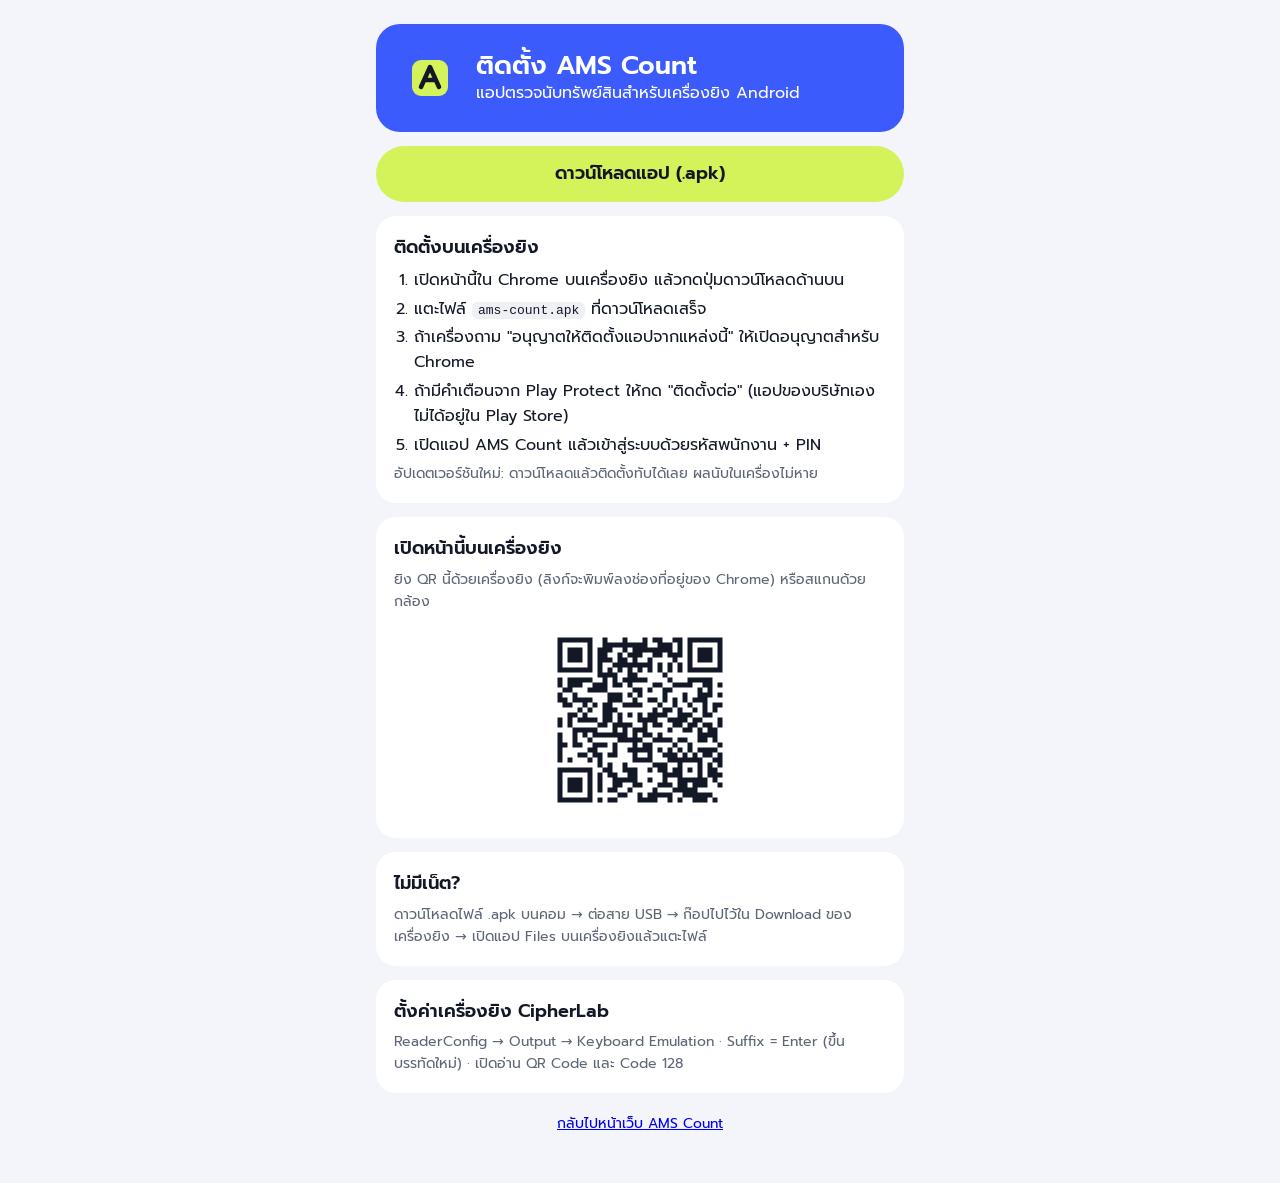
==== web/install.html @ 1c9e1b23 "AMS Count v1: web + Android app + Supabase schema + build workflow Co-Authored-By: Claude Opus 5.5 <" ====
<!doctype html>
<html lang="th">
<head>
<meta charset="utf-8">
<meta name="viewport" content="width=device-width,initial-scale=1">
<title>ติดตั้ง AMS Count</title>
<link rel="icon" href="icon.svg" type="image/svg+xml">
<script src="lib/qrcode.js"></script>
<style>
@font-face { font-family: 'Prompt'; font-weight: 400; src: url(fonts/prompt-thai-400-normal.woff2) format('woff2'); unicode-range: U+0E01-0E5B; }
@font-face { font-family: 'Prompt'; font-weight: 600; src: url(fonts/prompt-thai-600-normal.woff2) format('woff2'); unicode-range: U+0E01-0E5B; }
@font-face { font-family: 'Prompt'; font-weight: 400; src: url(fonts/prompt-latin-400-normal.woff2) format('woff2'); unicode-range: U+0000-00FF; }
@font-face { font-family: 'Prompt'; font-weight: 600; src: url(fonts/prompt-latin-600-normal.woff2) format('woff2'); unicode-range: U+0000-00FF; }
:root { --ink: #121826; --muted: #5d6676; --bg: #f4f5fa; --card: #fff; --blue: #3b5bfd; --lime: #d4f25a; color-scheme: light; }
* { box-sizing: border-box; }
body { margin: 0; background: var(--bg); color: var(--ink); font-family: 'Prompt', system-ui, sans-serif; line-height: 1.55; }
main { max-width: 560px; margin: 0 auto; padding: 24px 16px 48px; display: flex; flex-direction: column; gap: 14px; }
.hero { background: var(--blue); color: #fff; border-radius: 24px; padding: 22px; display: flex; gap: 14px; align-items: center; }
.hero img { width: 64px; height: 64px; }
h1 { margin: 0; font-size: 26px; line-height: 1.2; } h2 { margin: 0 0 6px; font-size: 18px; }
.card { background: var(--card); border-radius: 20px; padding: 18px; }
.btn { display: block; text-align: center; background: var(--lime); color: var(--ink); font-weight: 600; font-size: 18px; padding: 14px; border-radius: 999px; text-decoration: none; }
ol { margin: 0; padding-left: 20px; } li { margin: 4px 0; }
.sub { color: var(--muted); font-size: 14px; margin: 6px 0 0; }
canvas { width: 200px; height: 200px; display: block; margin: 8px auto 0; }
code { background: #eef0f6; padding: 1px 6px; border-radius: 6px; }
</style>
</head>
<body>
<main>
  <div class="hero"><img src="icon.svg" alt=""><div><h1>ติดตั้ง AMS Count</h1><span id="ver">แอปตรวจนับทรัพย์สินสำหรับเครื่องยิง Android</span></div></div>
  <a class="btn" id="dl" href="download/ams-count.apk" download>ดาวน์โหลดแอป (.apk)</a>
  <div class="card"><h2>ติดตั้งบนเครื่องยิง</h2><ol>
    <li>เปิดหน้านี้ใน Chrome บนเครื่องยิง แล้วกดปุ่มดาวน์โหลดด้านบน</li>
    <li>แตะไฟล์ <code>ams-count.apk</code> ที่ดาวน์โหลดเสร็จ</li>
    <li>ถ้าเครื่องถาม "อนุญาตให้ติดตั้งแอปจากแหล่งนี้" ให้เปิดอนุญาตสำหรับ Chrome</li>
    <li>ถ้ามีคำเตือนจาก Play Protect ให้กด "ติดตั้งต่อ" (แอปของบริษัทเอง ไม่ได้อยู่ใน Play Store)</li>
    <li>เปิดแอป AMS Count แล้วเข้าสู่ระบบด้วยรหัสพนักงาน + PIN</li></ol>
    <p class="sub">อัปเดตเวอร์ชันใหม่: ดาวน์โหลดแล้วติดตั้งทับได้เลย ผลนับในเครื่องไม่หาย</p></div>
  <div class="card"><h2>เปิดหน้านี้บนเครื่องยิง</h2><p class="sub">ยิง QR นี้ด้วยเครื่องยิง (ลิงก์จะพิมพ์ลงช่องที่อยู่ของ Chrome) หรือสแกนด้วยกล้อง</p><canvas id="qr" width="400" height="400" aria-label="QR ลิงก์หน้านี้"></canvas></div>
  <div class="card"><h2>ไม่มีเน็ต?</h2><p class="sub">ดาวน์โหลดไฟล์ .apk บนคอม → ต่อสาย USB → ก๊อปไปไว้ใน Download ของเครื่องยิง → เปิดแอป Files บนเครื่องยิงแล้วแตะไฟล์</p></div>
  <div class="card"><h2>ตั้งค่าเครื่องยิง CipherLab</h2><p class="sub">ReaderConfig → Output → Keyboard Emulation · Suffix = Enter (ขึ้นบรรทัดใหม่) · เปิดอ่าน QR Code และ Code 128</p></div>
  <p class="sub" style="text-align:center"><a href="./">กลับไปหน้าเว็บ AMS Count</a></p>
</main>
<script>
(() => {
  const cv = document.getElementById('qr'), q = qrcode(0, 'M'); q.addData(location.href.split('#')[0]); q.make();
  const n = q.getModuleCount(), c = cv.getContext('2d'), m = Math.floor(cv.width / (n + 4)), o = Math.floor((cv.width - n * m) / 2);
  c.fillStyle = '#fff'; c.fillRect(0, 0, cv.width, cv.height); c.fillStyle = '#121826';
  for (let r = 0; r < n; r++) for (let k = 0; k < n; k++) if (q.isDark(r, k)) c.fillRect(o + k * m, o + r * m, m, m);
  fetch('download/version.json', { cache: 'no-store' }).then(r => r.ok ? r.json() : null).then(v => { if (v) document.getElementById('ver').textContent = `เวอร์ชัน ${v.version} · ${v.date}`; }).catch(() => {});
})();
</script>
</body>
</html>
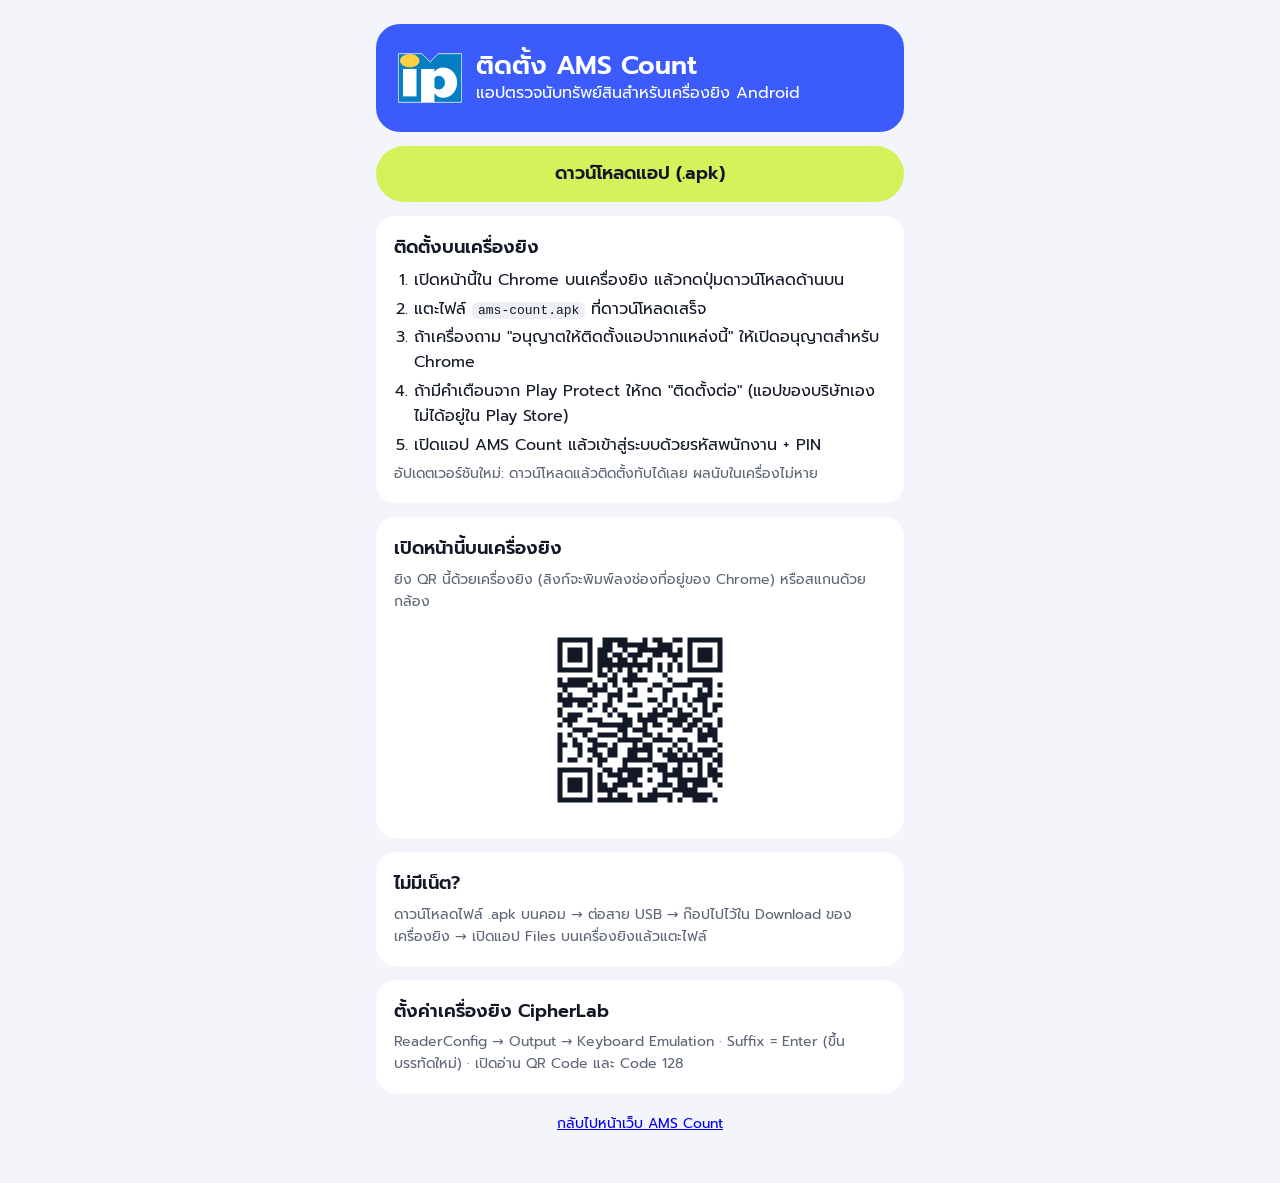
==== commit b2fcb143: "Company logo: sign-in screen, menu, favicon, install page, Android launcher icon Co-Authored-By: Cla" ====
--- a/web/install.html
+++ b/web/install.html
@@ -28,7 +28,7 @@
 </head>
 <body>
 <main>
-  <div class="hero"><img src="icon.svg" alt=""><div><h1>ติดตั้ง AMS Count</h1><span id="ver">แอปตรวจนับทรัพย์สินสำหรับเครื่องยิง Android</span></div></div>
+  <div class="hero"><img src="logo-mark.svg" alt=""><div><h1>ติดตั้ง AMS Count</h1><span id="ver">แอปตรวจนับทรัพย์สินสำหรับเครื่องยิง Android</span></div></div>
   <a class="btn" id="dl" href="download/ams-count.apk" download>ดาวน์โหลดแอป (.apk)</a>
   <div class="card"><h2>ติดตั้งบนเครื่องยิง</h2><ol>
     <li>เปิดหน้านี้ใน Chrome บนเครื่องยิง แล้วกดปุ่มดาวน์โหลดด้านบน</li>
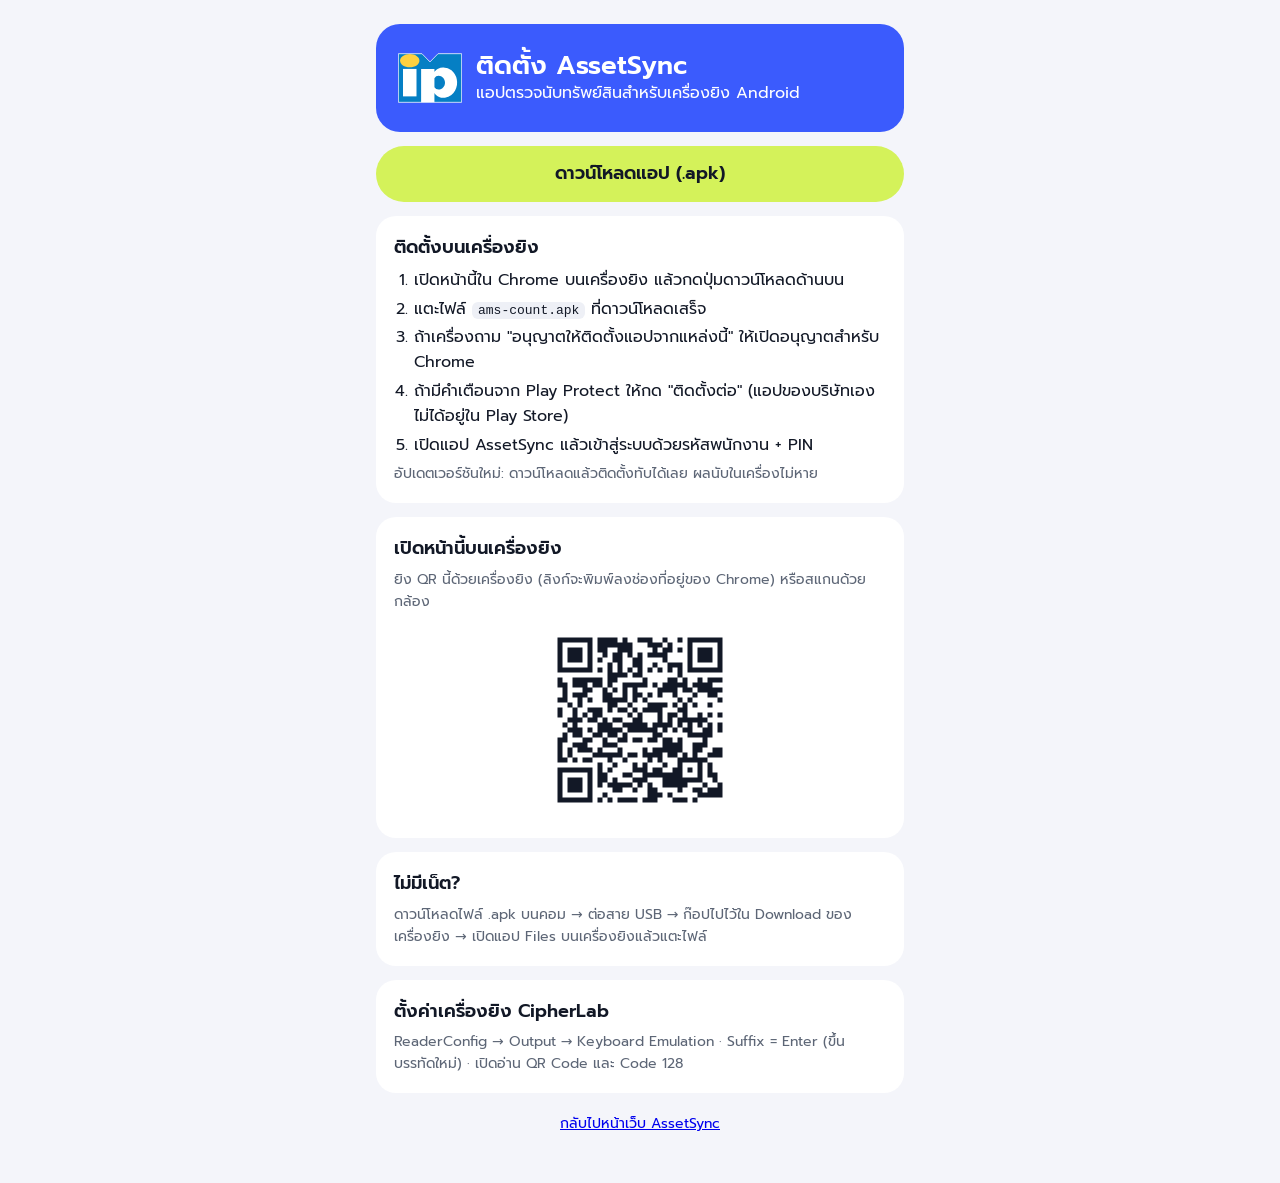
==== commit 1a26480b: "Preview: renamed AssetSync (web, app, install page, file names, download folder); package id unchang" ====
--- a/web/install.html
+++ b/web/install.html
@@ -3,7 +3,7 @@
 <head>
 <meta charset="utf-8">
 <meta name="viewport" content="width=device-width,initial-scale=1">
-<title>ติดตั้ง AMS Count</title>
+<title>ติดตั้ง AssetSync</title>
 <link rel="icon" href="icon.svg" type="image/svg+xml">
 <script src="lib/qrcode.js"></script>
 <style>
@@ -28,19 +28,19 @@
 </head>
 <body>
 <main>
-  <div class="hero"><img src="logo-mark.svg" alt=""><div><h1>ติดตั้ง AMS Count</h1><span id="ver">แอปตรวจนับทรัพย์สินสำหรับเครื่องยิง Android</span></div></div>
+  <div class="hero"><img src="logo-mark.svg" alt=""><div><h1>ติดตั้ง AssetSync</h1><span id="ver">แอปตรวจนับทรัพย์สินสำหรับเครื่องยิง Android</span></div></div>
   <a class="btn" id="dl" href="download/ams-count.apk" download>ดาวน์โหลดแอป (.apk)</a>
   <div class="card"><h2>ติดตั้งบนเครื่องยิง</h2><ol>
     <li>เปิดหน้านี้ใน Chrome บนเครื่องยิง แล้วกดปุ่มดาวน์โหลดด้านบน</li>
     <li>แตะไฟล์ <code>ams-count.apk</code> ที่ดาวน์โหลดเสร็จ</li>
     <li>ถ้าเครื่องถาม "อนุญาตให้ติดตั้งแอปจากแหล่งนี้" ให้เปิดอนุญาตสำหรับ Chrome</li>
     <li>ถ้ามีคำเตือนจาก Play Protect ให้กด "ติดตั้งต่อ" (แอปของบริษัทเอง ไม่ได้อยู่ใน Play Store)</li>
-    <li>เปิดแอป AMS Count แล้วเข้าสู่ระบบด้วยรหัสพนักงาน + PIN</li></ol>
+    <li>เปิดแอป AssetSync แล้วเข้าสู่ระบบด้วยรหัสพนักงาน + PIN</li></ol>
     <p class="sub">อัปเดตเวอร์ชันใหม่: ดาวน์โหลดแล้วติดตั้งทับได้เลย ผลนับในเครื่องไม่หาย</p></div>
   <div class="card"><h2>เปิดหน้านี้บนเครื่องยิง</h2><p class="sub">ยิง QR นี้ด้วยเครื่องยิง (ลิงก์จะพิมพ์ลงช่องที่อยู่ของ Chrome) หรือสแกนด้วยกล้อง</p><canvas id="qr" width="400" height="400" aria-label="QR ลิงก์หน้านี้"></canvas></div>
   <div class="card"><h2>ไม่มีเน็ต?</h2><p class="sub">ดาวน์โหลดไฟล์ .apk บนคอม → ต่อสาย USB → ก๊อปไปไว้ใน Download ของเครื่องยิง → เปิดแอป Files บนเครื่องยิงแล้วแตะไฟล์</p></div>
   <div class="card"><h2>ตั้งค่าเครื่องยิง CipherLab</h2><p class="sub">ReaderConfig → Output → Keyboard Emulation · Suffix = Enter (ขึ้นบรรทัดใหม่) · เปิดอ่าน QR Code และ Code 128</p></div>
-  <p class="sub" style="text-align:center"><a href="./">กลับไปหน้าเว็บ AMS Count</a></p>
+  <p class="sub" style="text-align:center"><a href="./">กลับไปหน้าเว็บ AssetSync</a></p>
 </main>
 <script>
 (() => {
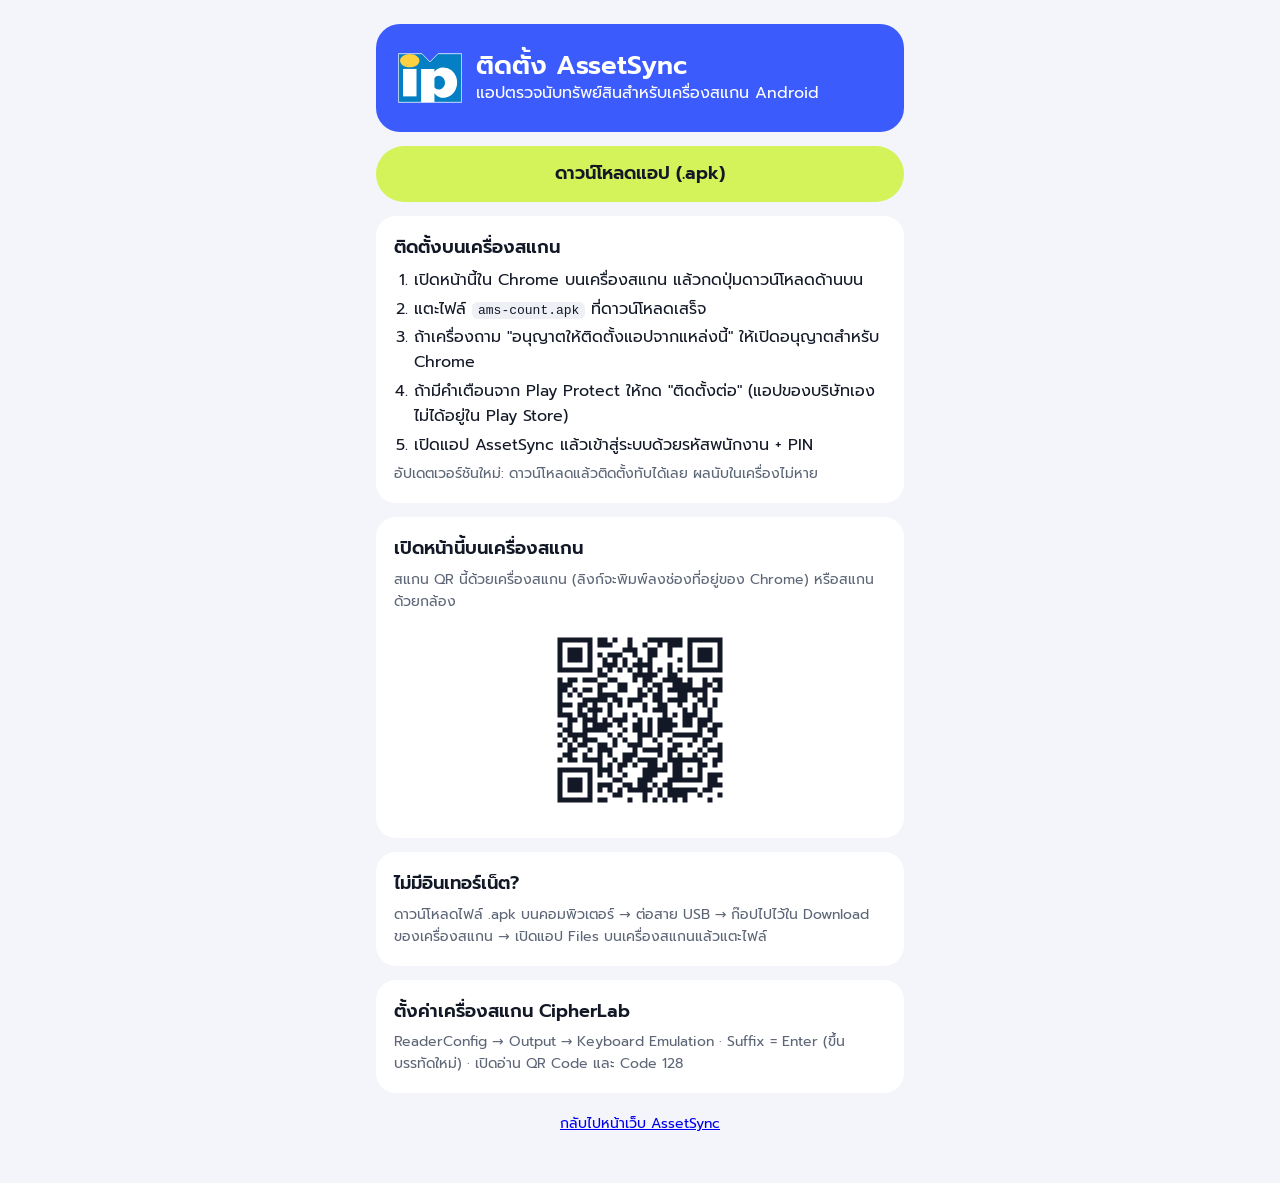
==== commit d7265d8f: "Preview: formal wording throughout — ต้องการย้าย / ยืมใช้ชั่วคราว / รอตรวจสอบ, ผู้ตรวจนับ, พบ / ไม่พ" ====
--- a/web/install.html
+++ b/web/install.html
@@ -28,18 +28,18 @@
 </head>
 <body>
 <main>
-  <div class="hero"><img src="logo-mark.svg" alt=""><div><h1>ติดตั้ง AssetSync</h1><span id="ver">แอปตรวจนับทรัพย์สินสำหรับเครื่องยิง Android</span></div></div>
+  <div class="hero"><img src="logo-mark.svg" alt=""><div><h1>ติดตั้ง AssetSync</h1><span id="ver">แอปตรวจนับทรัพย์สินสำหรับเครื่องสแกน Android</span></div></div>
   <a class="btn" id="dl" href="download/ams-count.apk" download>ดาวน์โหลดแอป (.apk)</a>
-  <div class="card"><h2>ติดตั้งบนเครื่องยิง</h2><ol>
-    <li>เปิดหน้านี้ใน Chrome บนเครื่องยิง แล้วกดปุ่มดาวน์โหลดด้านบน</li>
+  <div class="card"><h2>ติดตั้งบนเครื่องสแกน</h2><ol>
+    <li>เปิดหน้านี้ใน Chrome บนเครื่องสแกน แล้วกดปุ่มดาวน์โหลดด้านบน</li>
     <li>แตะไฟล์ <code>ams-count.apk</code> ที่ดาวน์โหลดเสร็จ</li>
     <li>ถ้าเครื่องถาม "อนุญาตให้ติดตั้งแอปจากแหล่งนี้" ให้เปิดอนุญาตสำหรับ Chrome</li>
     <li>ถ้ามีคำเตือนจาก Play Protect ให้กด "ติดตั้งต่อ" (แอปของบริษัทเอง ไม่ได้อยู่ใน Play Store)</li>
     <li>เปิดแอป AssetSync แล้วเข้าสู่ระบบด้วยรหัสพนักงาน + PIN</li></ol>
     <p class="sub">อัปเดตเวอร์ชันใหม่: ดาวน์โหลดแล้วติดตั้งทับได้เลย ผลนับในเครื่องไม่หาย</p></div>
-  <div class="card"><h2>เปิดหน้านี้บนเครื่องยิง</h2><p class="sub">ยิง QR นี้ด้วยเครื่องยิง (ลิงก์จะพิมพ์ลงช่องที่อยู่ของ Chrome) หรือสแกนด้วยกล้อง</p><canvas id="qr" width="400" height="400" aria-label="QR ลิงก์หน้านี้"></canvas></div>
-  <div class="card"><h2>ไม่มีเน็ต?</h2><p class="sub">ดาวน์โหลดไฟล์ .apk บนคอม → ต่อสาย USB → ก๊อปไปไว้ใน Download ของเครื่องยิง → เปิดแอป Files บนเครื่องยิงแล้วแตะไฟล์</p></div>
-  <div class="card"><h2>ตั้งค่าเครื่องยิง CipherLab</h2><p class="sub">ReaderConfig → Output → Keyboard Emulation · Suffix = Enter (ขึ้นบรรทัดใหม่) · เปิดอ่าน QR Code และ Code 128</p></div>
+  <div class="card"><h2>เปิดหน้านี้บนเครื่องสแกน</h2><p class="sub">สแกน QR นี้ด้วยเครื่องสแกน (ลิงก์จะพิมพ์ลงช่องที่อยู่ของ Chrome) หรือสแกนด้วยกล้อง</p><canvas id="qr" width="400" height="400" aria-label="QR ลิงก์หน้านี้"></canvas></div>
+  <div class="card"><h2>ไม่มีอินเทอร์เน็ต?</h2><p class="sub">ดาวน์โหลดไฟล์ .apk บนคอมพิวเตอร์ → ต่อสาย USB → ก๊อปไปไว้ใน Download ของเครื่องสแกน → เปิดแอป Files บนเครื่องสแกนแล้วแตะไฟล์</p></div>
+  <div class="card"><h2>ตั้งค่าเครื่องสแกน CipherLab</h2><p class="sub">ReaderConfig → Output → Keyboard Emulation · Suffix = Enter (ขึ้นบรรทัดใหม่) · เปิดอ่าน QR Code และ Code 128</p></div>
   <p class="sub" style="text-align:center"><a href="./">กลับไปหน้าเว็บ AssetSync</a></p>
 </main>
 <script>
